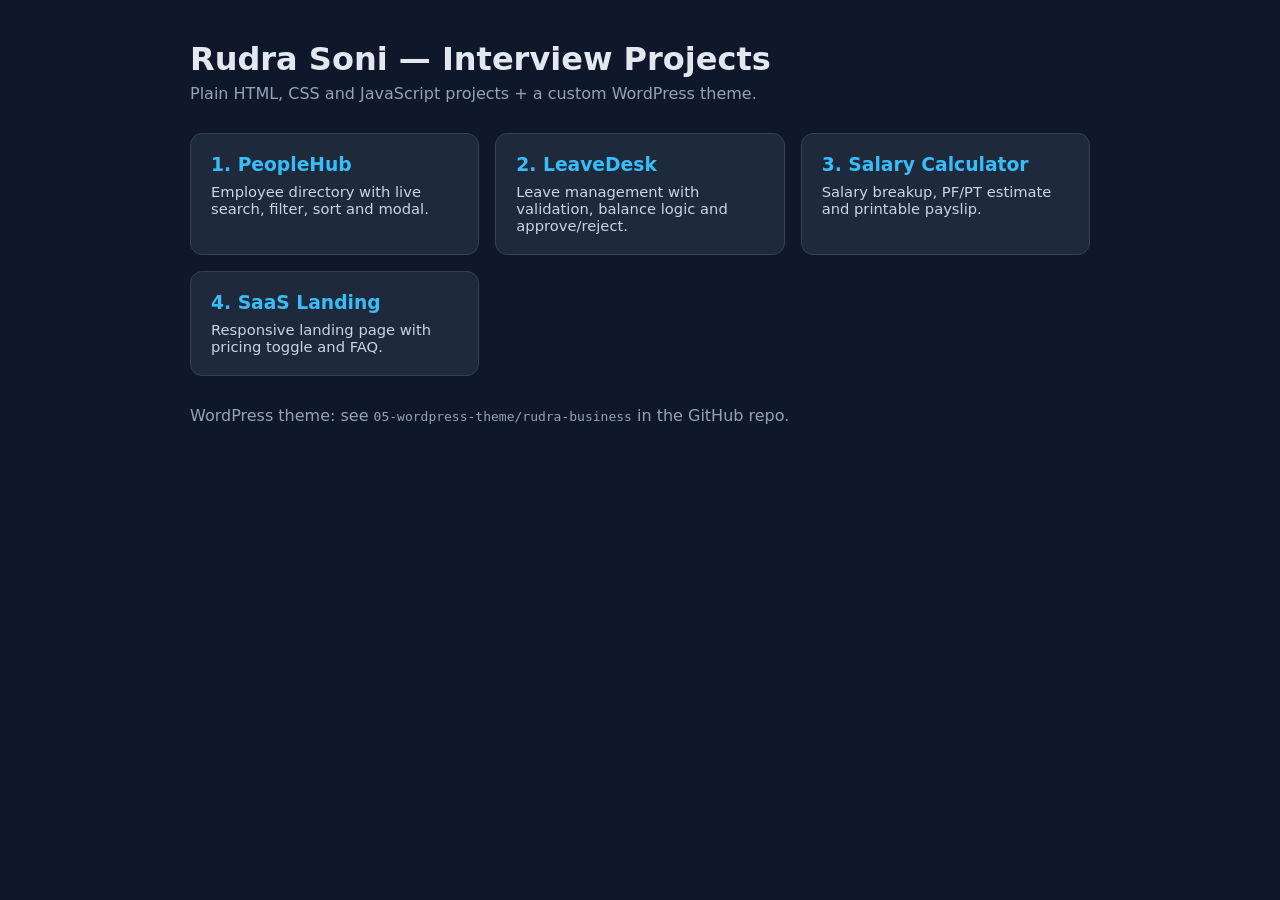
==== index.html @ 9932a765 "Add root index page for Vercel" ====
<!DOCTYPE html>
<html lang="en">
<head>
<meta charset="UTF-8">
<meta name="viewport" content="width=device-width, initial-scale=1">
<title>Rudra Soni | Interview Projects</title>
<style>
  *{box-sizing:border-box}
  body{font-family:system-ui,Arial,sans-serif;margin:0;background:#0f172a;color:#e2e8f0;padding:40px 20px}
  .wrap{max-width:900px;margin:auto}
  h1{margin:0 0 6px;font-size:2rem}
  p.sub{color:#94a3b8;margin:0 0 30px}
  .grid{display:grid;grid-template-columns:repeat(auto-fit,minmax(260px,1fr));gap:16px}
  a.card{display:block;background:#1e293b;border:1px solid #334155;border-radius:12px;padding:20px;text-decoration:none;color:inherit;transition:.2s}
  a.card:hover{transform:translateY(-4px);border-color:#38bdf8}
  .card h3{margin:0 0 8px;color:#38bdf8}
  .card p{margin:0;color:#cbd5e1;font-size:.92rem}
</style>
</head>
<body>
<div class="wrap">
  <h1>Rudra Soni — Interview Projects</h1>
  <p class="sub">Plain HTML, CSS and JavaScript projects + a custom WordPress theme.</p>
  <div class="grid">
    <a class="card" href="01-peoplehub/"><h3>1. PeopleHub</h3><p>Employee directory with live search, filter, sort and modal.</p></a>
    <a class="card" href="02-leavedesk/"><h3>2. LeaveDesk</h3><p>Leave management with validation, balance logic and approve/reject.</p></a>
    <a class="card" href="03-salary-calculator/"><h3>3. Salary Calculator</h3><p>Salary breakup, PF/PT estimate and printable payslip.</p></a>
    <a class="card" href="04-saas-landing/"><h3>4. SaaS Landing</h3><p>Responsive landing page with pricing toggle and FAQ.</p></a>
  </div>
  <p class="sub" style="margin-top:30px">WordPress theme: see <code>05-wordpress-theme/rudra-business</code> in the GitHub repo.</p>
</div>
</body>
</html>
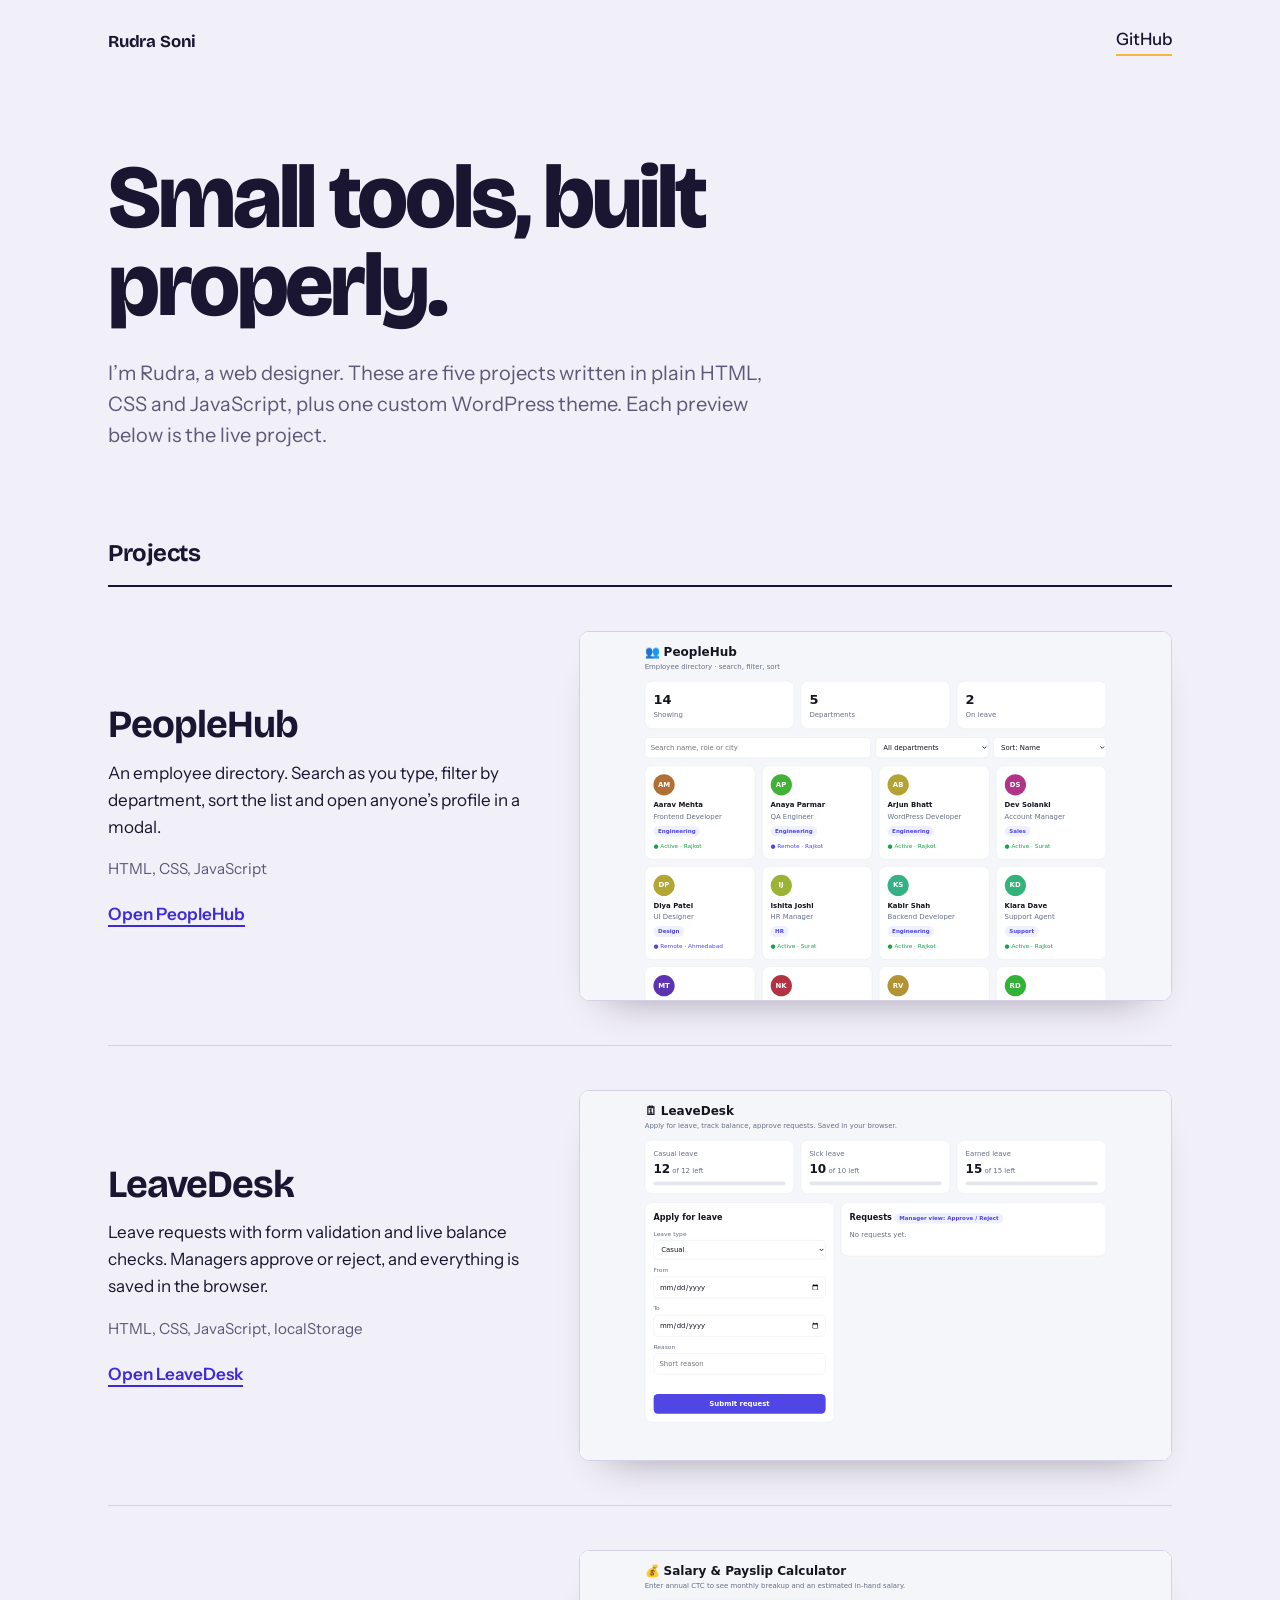
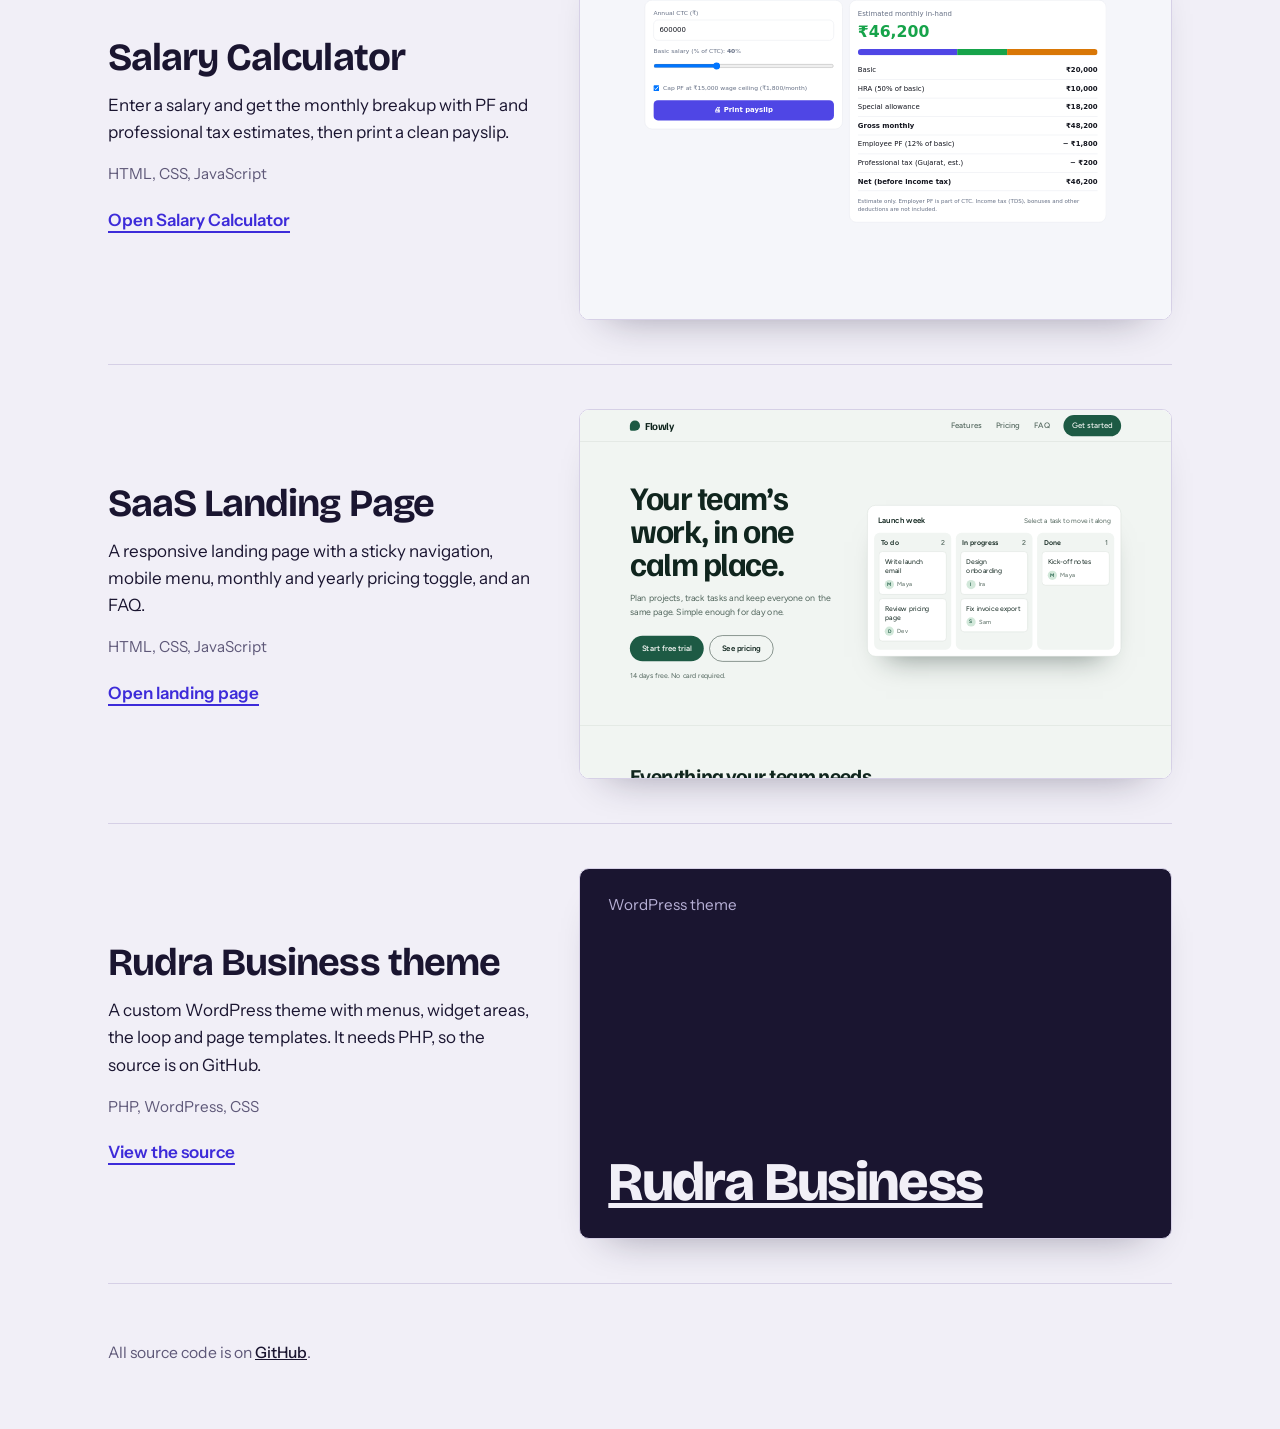
==== commit 44fd0cb9: "Redesign homepage" ====
--- a/index.html
+++ b/index.html
@@ -3,31 +3,163 @@
 <head>
 <meta charset="UTF-8">
 <meta name="viewport" content="width=device-width, initial-scale=1">
-<title>Rudra Soni | Interview Projects</title>
+<title>Rudra Soni, Web Designer</title>
+<meta name="description" content="Small, working web projects built with plain HTML, CSS and JavaScript, plus a custom WordPress theme.">
+<link rel="preconnect" href="https://fonts.googleapis.com">
+<link rel="preconnect" href="https://fonts.gstatic.com" crossorigin>
+<link href="https://fonts.googleapis.com/css2?family=Bricolage+Grotesque:opsz,wght@12..96,500;12..96,700;12..96,800&family=Instrument+Sans:wght@400;500;600&display=swap" rel="stylesheet">
 <style>
-  *{box-sizing:border-box}
-  body{font-family:system-ui,Arial,sans-serif;margin:0;background:#0f172a;color:#e2e8f0;padding:40px 20px}
-  .wrap{max-width:900px;margin:auto}
-  h1{margin:0 0 6px;font-size:2rem}
-  p.sub{color:#94a3b8;margin:0 0 30px}
-  .grid{display:grid;grid-template-columns:repeat(auto-fit,minmax(260px,1fr));gap:16px}
-  a.card{display:block;background:#1e293b;border:1px solid #334155;border-radius:12px;padding:20px;text-decoration:none;color:inherit;transition:.2s}
-  a.card:hover{transform:translateY(-4px);border-color:#38bdf8}
-  .card h3{margin:0 0 8px;color:#38bdf8}
-  .card p{margin:0;color:#cbd5e1;font-size:.92rem}
+:root{
+  --paper:#F1EFF7;
+  --ink:#1A1530;
+  --muted:#5E5878;
+  --line:#D6D0E6;
+  --indigo:#3D2BD9;
+  --marigold:#F4B63E;
+  --display:"Bricolage Grotesque","Segoe UI",system-ui,sans-serif;
+  --body:"Instrument Sans","Segoe UI",system-ui,sans-serif;
+}
+*{box-sizing:border-box}
+html{scroll-behavior:smooth}
+body{margin:0;background:var(--paper);color:var(--ink);font:400 1.0625rem/1.6 var(--body);-webkit-font-smoothing:antialiased}
+a{color:inherit}
+:focus-visible{outline:3px solid var(--marigold);outline-offset:3px;border-radius:4px}
+.page{max-width:1120px;margin:0 auto;padding:0 28px}
+.bar{display:flex;justify-content:space-between;align-items:center;padding:26px 0}
+.bar strong{font:700 1.05rem var(--display);letter-spacing:-.01em}
+.bar a{font-weight:500;text-decoration:none;border-bottom:2px solid var(--marigold);padding-bottom:1px}
+.bar a:hover{color:var(--indigo)}
+.intro{padding:72px 0 88px;max-width:820px}
+.intro h1{font:800 clamp(2.8rem,8vw,5.6rem)/.98 var(--display);letter-spacing:-.035em;margin:0 0 28px}
+.intro p{font-size:1.25rem;line-height:1.55;color:var(--muted);max-width:34em;margin:0}
+.intro.in h1,.intro.in p{animation:rise .7s cubic-bezier(.2,.7,.2,1) both}
+.intro.in p{animation-delay:.12s}
+@keyframes rise{from{opacity:0;transform:translateY(18px)}to{opacity:1;transform:none}}
+.work h2{font:700 1.5rem var(--display);letter-spacing:-.02em;margin:0;padding-bottom:18px;border-bottom:2px solid var(--ink)}
+.project{display:grid;grid-template-columns:minmax(0,5fr) minmax(0,7fr);gap:48px;align-items:center;padding:44px 0;border-bottom:1px solid var(--line)}
+.project h3{font:700 clamp(1.7rem,3.4vw,2.4rem)/1.1 var(--display);letter-spacing:-.025em;margin:0 0 14px}
+.project h3 a{text-decoration:none;background:linear-gradient(var(--marigold),var(--marigold)) 0 100%/0 .18em no-repeat;transition:background-size .25s}
+.project h3 a:hover{background-size:100% .18em}
+.project p{margin:0 0 16px;max-width:30em}
+.stack{font-size:.95rem;color:var(--muted);margin-bottom:20px}
+.go{font-weight:600;color:var(--indigo);text-decoration:none;border-bottom:2px solid currentColor;padding-bottom:1px}
+.go:hover{color:var(--ink)}
+.shot{display:block;position:relative;aspect-ratio:16/10;overflow:hidden;background:#fff;border:1px solid var(--line);border-radius:10px;box-shadow:0 22px 40px -28px rgba(26,21,48,.45)}
+.shot iframe{position:absolute;top:0;left:0;width:1280px;height:800px;border:0;transform-origin:0 0;transform:scale(.3);pointer-events:none;background:#fff}
+.shot.theme{display:flex;align-items:flex-end;padding:28px;background:var(--ink);color:var(--paper)}
+.shot.theme span{font:800 clamp(2rem,5vw,3.4rem)/1 var(--display);letter-spacing:-.03em}
+.shot.theme small{position:absolute;top:24px;left:28px;font-size:.95rem;color:#B7B0D6}
+footer{padding:56px 0 64px;color:var(--muted);font-size:.98rem}
+footer a{color:var(--ink);font-weight:500}
+@media (max-width:820px){
+  .page{padding:0 20px}
+  .intro{padding:44px 0 56px}
+  .project{grid-template-columns:1fr;gap:24px;padding:36px 0}
+  .shot{order:-1}
+}
+@media (prefers-reduced-motion:reduce){
+  .intro.in h1,.intro.in p{animation:none}
+  html{scroll-behavior:auto}
+}
 </style>
 </head>
 <body>
-<div class="wrap">
-  <h1>Rudra Soni — Interview Projects</h1>
-  <p class="sub">Plain HTML, CSS and JavaScript projects + a custom WordPress theme.</p>
-  <div class="grid">
-    <a class="card" href="01-peoplehub/"><h3>1. PeopleHub</h3><p>Employee directory with live search, filter, sort and modal.</p></a>
-    <a class="card" href="02-leavedesk/"><h3>2. LeaveDesk</h3><p>Leave management with validation, balance logic and approve/reject.</p></a>
-    <a class="card" href="03-salary-calculator/"><h3>3. Salary Calculator</h3><p>Salary breakup, PF/PT estimate and printable payslip.</p></a>
-    <a class="card" href="04-saas-landing/"><h3>4. SaaS Landing</h3><p>Responsive landing page with pricing toggle and FAQ.</p></a>
-  </div>
-  <p class="sub" style="margin-top:30px">WordPress theme: see <code>05-wordpress-theme/rudra-business</code> in the GitHub repo.</p>
+<div class="page">
+
+  <header class="bar">
+    <strong>Rudra Soni</strong>
+    <a href="https://github.com/Ruddy2310/interview-projects">GitHub</a>
+  </header>
+
+  <section class="intro in">
+    <h1>Small tools, built properly.</h1>
+    <p>I’m Rudra, a web designer. These are five projects written in plain HTML, CSS and JavaScript, plus one custom WordPress theme. Each preview below is the live project.</p>
+  </section>
+
+  <main class="work" id="work">
+    <h2>Projects</h2>
+
+    <article class="project">
+      <div>
+        <h3><a href="01-peoplehub/">PeopleHub</a></h3>
+        <p>An employee directory. Search as you type, filter by department, sort the list and open anyone’s profile in a modal.</p>
+        <div class="stack">HTML, CSS, JavaScript</div>
+        <a class="go" href="01-peoplehub/">Open PeopleHub</a>
+      </div>
+      <a class="shot" href="01-peoplehub/" tabindex="-1" aria-hidden="true">
+        <iframe src="01-peoplehub/" title="PeopleHub preview" loading="lazy" tabindex="-1"></iframe>
+      </a>
+    </article>
+
+    <article class="project">
+      <div>
+        <h3><a href="02-leavedesk/">LeaveDesk</a></h3>
+        <p>Leave requests with form validation and live balance checks. Managers approve or reject, and everything is saved in the browser.</p>
+        <div class="stack">HTML, CSS, JavaScript, localStorage</div>
+        <a class="go" href="02-leavedesk/">Open LeaveDesk</a>
+      </div>
+      <a class="shot" href="02-leavedesk/" tabindex="-1" aria-hidden="true">
+        <iframe src="02-leavedesk/" title="LeaveDesk preview" loading="lazy" tabindex="-1"></iframe>
+      </a>
+    </article>
+
+    <article class="project">
+      <div>
+        <h3><a href="03-salary-calculator/">Salary Calculator</a></h3>
+        <p>Enter a salary and get the monthly breakup with PF and professional tax estimates, then print a clean payslip.</p>
+        <div class="stack">HTML, CSS, JavaScript</div>
+        <a class="go" href="03-salary-calculator/">Open Salary Calculator</a>
+      </div>
+      <a class="shot" href="03-salary-calculator/" tabindex="-1" aria-hidden="true">
+        <iframe src="03-salary-calculator/" title="Salary Calculator preview" loading="lazy" tabindex="-1"></iframe>
+      </a>
+    </article>
+
+    <article class="project">
+      <div>
+        <h3><a href="04-saas-landing/">SaaS Landing Page</a></h3>
+        <p>A responsive landing page with a sticky navigation, mobile menu, monthly and yearly pricing toggle, and an FAQ.</p>
+        <div class="stack">HTML, CSS, JavaScript</div>
+        <a class="go" href="04-saas-landing/">Open landing page</a>
+      </div>
+      <a class="shot" href="04-saas-landing/" tabindex="-1" aria-hidden="true">
+        <iframe src="04-saas-landing/" title="SaaS landing page preview" loading="lazy" tabindex="-1"></iframe>
+      </a>
+    </article>
+
+    <article class="project">
+      <div>
+        <h3><a href="https://github.com/Ruddy2310/interview-projects/tree/main/05-wordpress-theme/rudra-business">Rudra Business theme</a></h3>
+        <p>A custom WordPress theme with menus, widget areas, the loop and page templates. It needs PHP, so the source is on GitHub.</p>
+        <div class="stack">PHP, WordPress, CSS</div>
+        <a class="go" href="https://github.com/Ruddy2310/interview-projects/tree/main/05-wordpress-theme/rudra-business">View the source</a>
+      </div>
+      <a class="shot theme" href="https://github.com/Ruddy2310/interview-projects/tree/main/05-wordpress-theme/rudra-business" tabindex="-1" aria-hidden="true">
+        <small>WordPress theme</small>
+        <span>Rudra Business</span>
+      </a>
+    </article>
+  </main>
+
+  <footer>
+    All source code is on <a href="https://github.com/Ruddy2310/interview-projects">GitHub</a>.
+  </footer>
+
 </div>
+
+<script>
+(function(){
+  var shots=document.querySelectorAll('.shot:not(.theme)');
+  function fit(){
+    shots.forEach(function(s){
+      var f=s.querySelector('iframe');
+      if(f){f.style.transform='scale('+(s.clientWidth/1280)+')';}
+    });
+  }
+  fit();
+  window.addEventListener('resize',fit);
+  if(window.ResizeObserver){var ro=new ResizeObserver(fit);shots.forEach(function(s){ro.observe(s);});}
+})();
+</script>
 </body>
 </html>
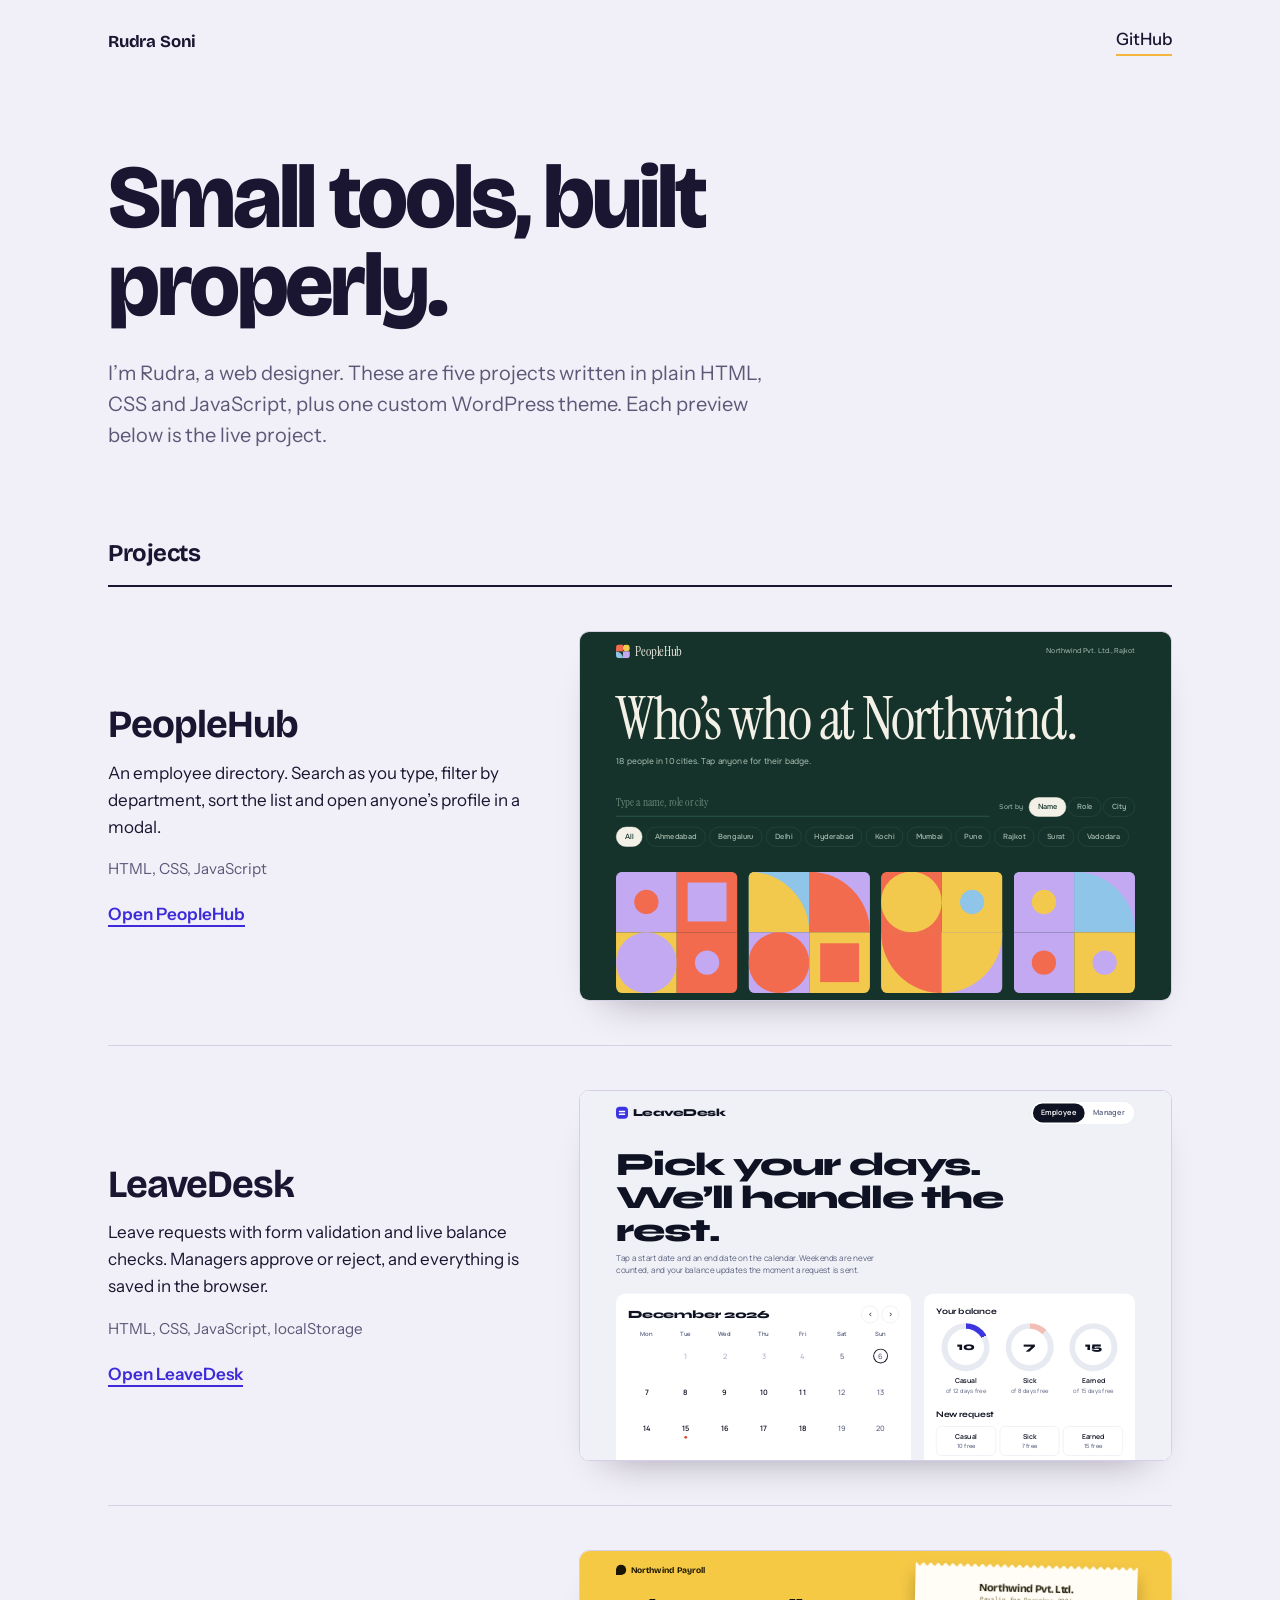
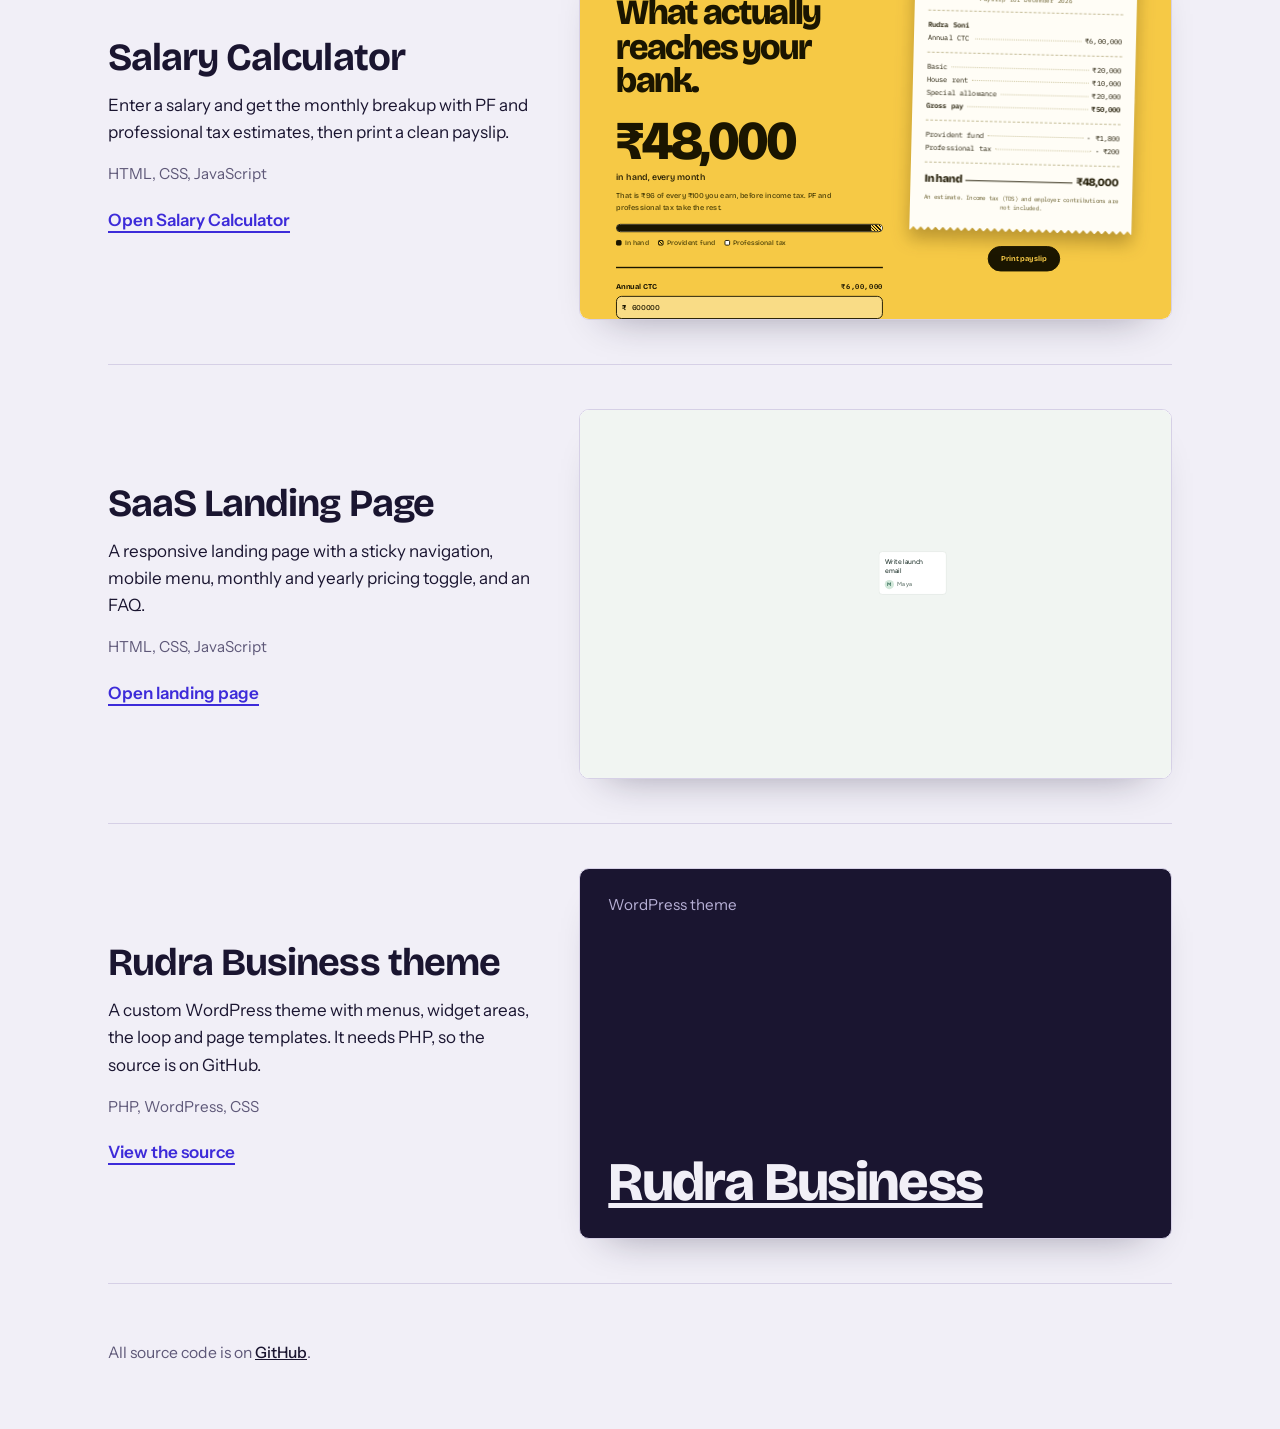
==== commit 4f75b689: "Premium redesign of all projects" ====
--- a/index.html
+++ b/index.html
@@ -24,18 +24,23 @@
 body{margin:0;background:var(--paper);color:var(--ink);font:400 1.0625rem/1.6 var(--body);-webkit-font-smoothing:antialiased}
 a{color:inherit}
 :focus-visible{outline:3px solid var(--marigold);outline-offset:3px;border-radius:4px}
+
 .page{max-width:1120px;margin:0 auto;padding:0 28px}
+
 .bar{display:flex;justify-content:space-between;align-items:center;padding:26px 0}
 .bar strong{font:700 1.05rem var(--display);letter-spacing:-.01em}
 .bar a{font-weight:500;text-decoration:none;border-bottom:2px solid var(--marigold);padding-bottom:1px}
 .bar a:hover{color:var(--indigo)}
+
 .intro{padding:72px 0 88px;max-width:820px}
 .intro h1{font:800 clamp(2.8rem,8vw,5.6rem)/.98 var(--display);letter-spacing:-.035em;margin:0 0 28px}
 .intro p{font-size:1.25rem;line-height:1.55;color:var(--muted);max-width:34em;margin:0}
 .intro.in h1,.intro.in p{animation:rise .7s cubic-bezier(.2,.7,.2,1) both}
 .intro.in p{animation-delay:.12s}
 @keyframes rise{from{opacity:0;transform:translateY(18px)}to{opacity:1;transform:none}}
+
 .work h2{font:700 1.5rem var(--display);letter-spacing:-.02em;margin:0;padding-bottom:18px;border-bottom:2px solid var(--ink)}
+
 .project{display:grid;grid-template-columns:minmax(0,5fr) minmax(0,7fr);gap:48px;align-items:center;padding:44px 0;border-bottom:1px solid var(--line)}
 .project h3{font:700 clamp(1.7rem,3.4vw,2.4rem)/1.1 var(--display);letter-spacing:-.025em;margin:0 0 14px}
 .project h3 a{text-decoration:none;background:linear-gradient(var(--marigold),var(--marigold)) 0 100%/0 .18em no-repeat;transition:background-size .25s}
@@ -44,13 +49,16 @@
 .stack{font-size:.95rem;color:var(--muted);margin-bottom:20px}
 .go{font-weight:600;color:var(--indigo);text-decoration:none;border-bottom:2px solid currentColor;padding-bottom:1px}
 .go:hover{color:var(--ink)}
+
 .shot{display:block;position:relative;aspect-ratio:16/10;overflow:hidden;background:#fff;border:1px solid var(--line);border-radius:10px;box-shadow:0 22px 40px -28px rgba(26,21,48,.45)}
 .shot iframe{position:absolute;top:0;left:0;width:1280px;height:800px;border:0;transform-origin:0 0;transform:scale(.3);pointer-events:none;background:#fff}
 .shot.theme{display:flex;align-items:flex-end;padding:28px;background:var(--ink);color:var(--paper)}
 .shot.theme span{font:800 clamp(2rem,5vw,3.4rem)/1 var(--display);letter-spacing:-.03em}
 .shot.theme small{position:absolute;top:24px;left:28px;font-size:.95rem;color:#B7B0D6}
+
 footer{padding:56px 0 64px;color:var(--muted);font-size:.98rem}
 footer a{color:var(--ink);font-weight:500}
+
 @media (max-width:820px){
   .page{padding:0 20px}
   .intro{padding:44px 0 56px}
@@ -148,6 +156,7 @@
 </div>
 
 <script>
+// Scale each 1280px-wide preview to fit its frame.
 (function(){
   var shots=document.querySelectorAll('.shot:not(.theme)');
   function fit(){
